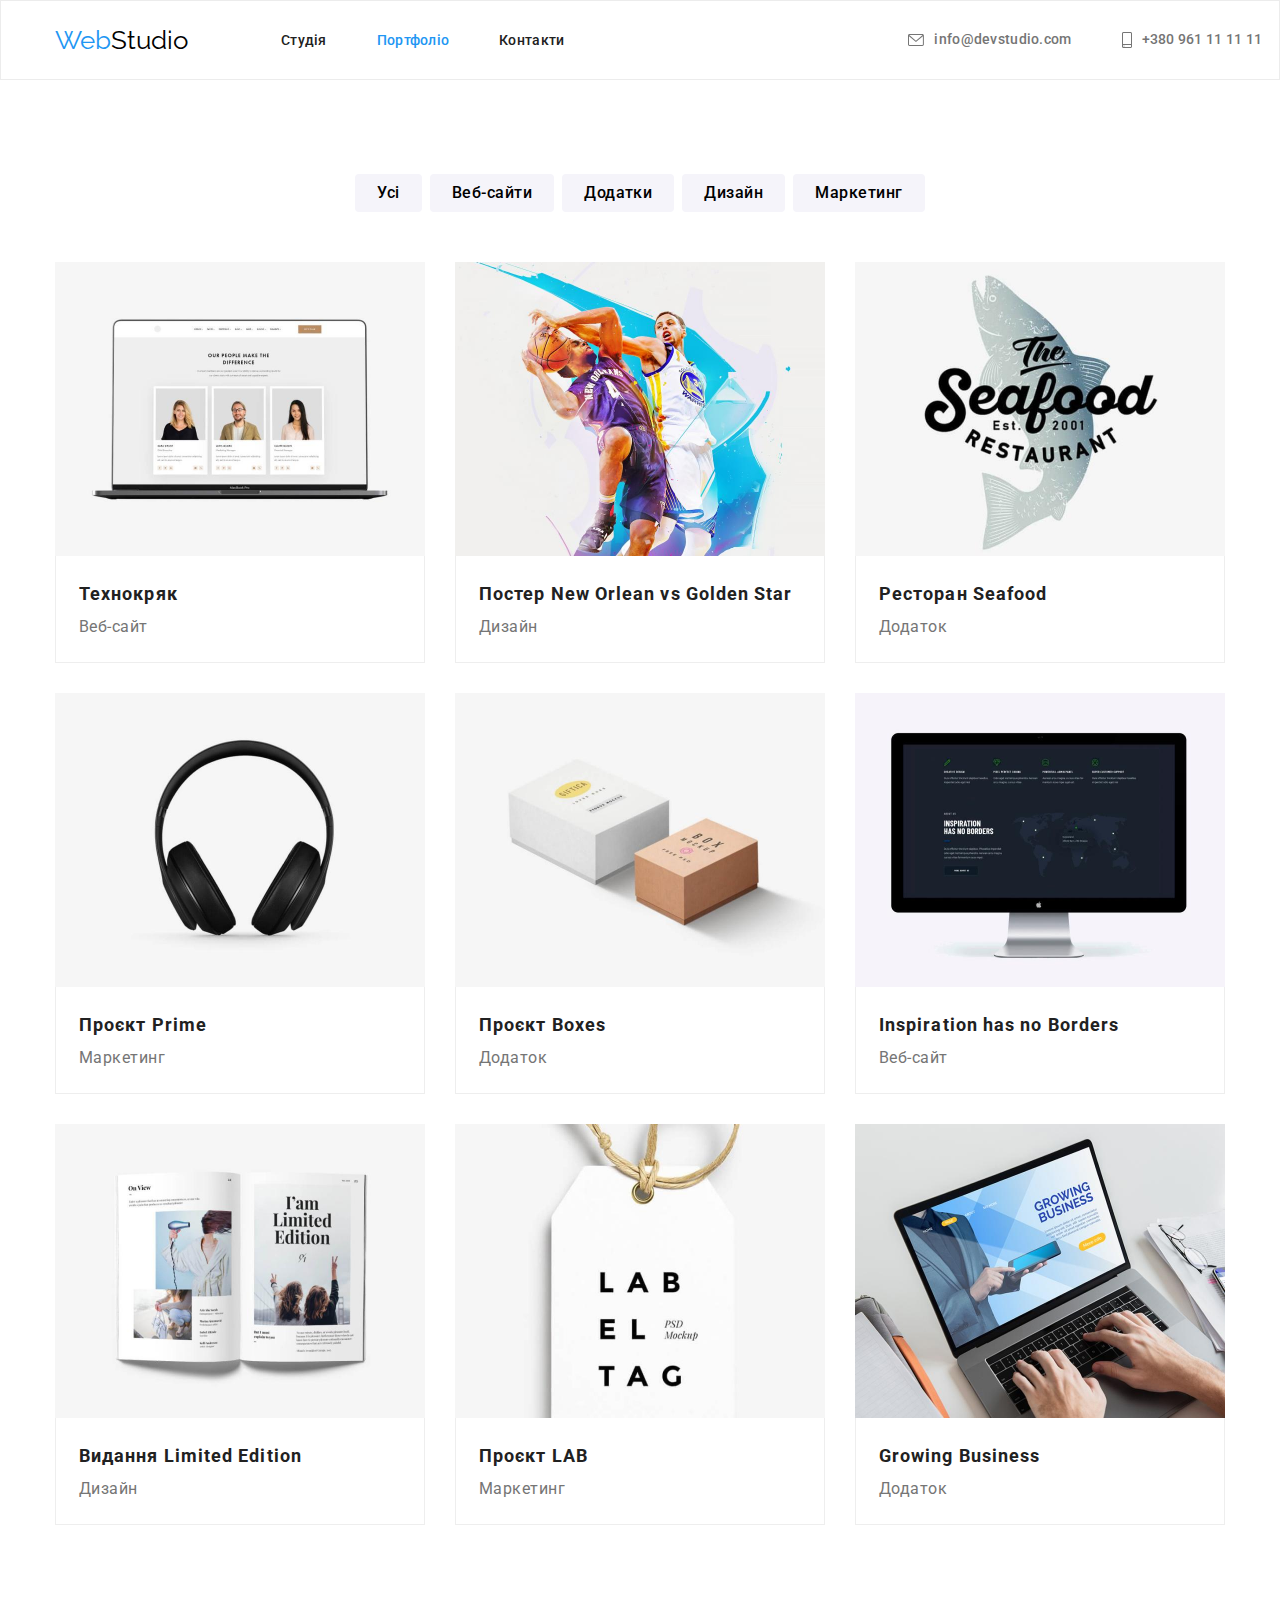
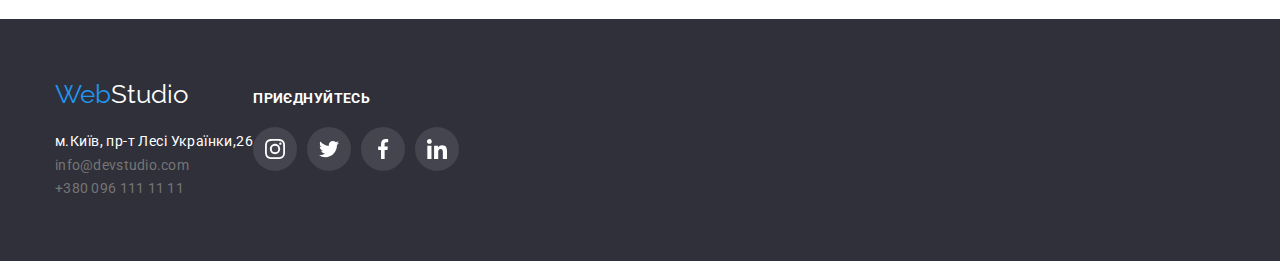
==== portfolio.html @ b1b39bc3 "goit-markup-hw-06" ====
<!DOCTYPE html>
<html lang="en">
<head>
    <meta charset="UTF-8">
    <meta http-equiv="X-UA-Compatible" content="IE=edge">
    <meta name="viewport" content="width=device-width, initial-scale=1.0">
    <title>Document</title>
    <link rel="preconnect" href="https://fonts.googleapis.com">
    <link rel="preconnect" href="https://fonts.gstatic.com" crossorigin>
    <link href="https://fonts.googleapis.com/css2?family=Raleway:wght@700&family=Roboto:wght@400;500;700;900&display=swap" rel="stylesheet">
    <link rel="stylesheet" href="https://cdnjs.cloudflare.com/ajax/libs/modern-normalize/1.1.0/modern-normalize.min.css">
    <link rel="stylesheet" href="css/styles.css">
</head>
<body>
    <header class="header">
        <div class="container container-header">
            <a class="webstudioheader" href=""><span class="span-web"> Web</span>Studio</a>
            <nav class="navigation">
                <ul class="studio-list">
                    <li>
                        <a class="header-transition" href="index.html"> Студія</a>
                    </li>
                    <li>
                        <a class="header-transition current" href=""> Портфоліо</a>
                    </li>
                    <li>
                        <a class="header-transition" href=""> Контакти</a>
                    </li>
                </ul>
            </nav>
            <ul class="mail-list">
                <li>
                    <a class="mailtel list-icon-hover" href="mailto:info@devstudio.com">
                        <svg class="folder">
                            <use href="./images/icons.svg#icon-envelope-hover"></use>
                        </svg>
                        info@devstudio.com</a>
                    
                </li>
                <li>
                    <a class="mailtel list-icon-hover" href="tel:+380961111111">
                        <svg class="phone">
                            <use href="./images/icons.svg#icon-smartphone"></use>
                        </svg>
                        +380&nbsp;961&nbsp;11&nbsp;11&nbsp;11
                    </a>
                </li>
            </ul>
        </div>
    </header>
    <main>
            <section class="conteiner-different-page section">
                <div class="container">
                    <!-- <h1>Усі зображення</h1> -->
                    <ul class="page">
                        <li>
                            <button class="button-portfolio" type="button">Усі</button>
                        </li>
                        <li>
                            <button class="button-portfolio" type="button">Веб-сайти</button>
                        </li>
                        <li>
                            <button class="button-portfolio" type="button">Додатки</button>
                        </li>
                        <li>
                            <button class="button-portfolio" type="button">Дизайн</button>
                        </li>
                        <li>
                            <button class="button-portfolio" type="button">Маркетинг</button>
                        </li>
                    </ul>
                    <ul class="different-page">
                        <li class="lists-different-page">
                            <div class="pop-up-window">
                                <p class="text-pop-up-window">Ресурс пропонує комплексні пропозиції з різним рівнем функціоналу та сервісів.
                                    Все це дозволить відвідувачу отримати вичерпні відомості про компанію чи приватну особу.
                                </p> 
                                    <img  src="images/imagesportfolio/image.jpg" alt="Веб-сайт" width="370" height="294">           
                                </div> 
                            <div class="border-text">
                                <div class="container-text-portfolio">
                                    <h2 class="portfolio-description">Технокряк</h2>
                                    <p class="portfolio-text">Веб-сайт</p>
                                    </div>    
                            </div>
                        </li>
                        <li class="lists-different-page">
                             <div class="pop-up-window">
                                <p class="text-pop-up-window">Ресурс пропонує комплексні пропозиції з різним рівнем функціоналу та сервісів.
                                    Все це дозволить відвідувачу отримати вичерпні відомості про компанію чи приватну особу.
                                </p> 
                                <img src="images/imagesportfolio/image1.jpg" alt="Дизайн" width="370" height="294">         
                            </div>
                            <div class="border-text">
                                <div class="container-text-portfolio">
                                    <h2 class="portfolio-description">Постер New Orlean vs Golden Star</h2>
                                    <p class="portfolio-text">Дизайн</p>
                                </div>
                            </div>
                        </li>
                        <li class="lists-different-page">
                             <div class="pop-up-window">
                                <p class="text-pop-up-window">Ресурс пропонує комплексні пропозиції з різним рівнем функціоналу та сервісів.
                                    Все це дозволить відвідувачу отримати вичерпні відомості про компанію чи приватну особу.
                                </p> 
                                <img src="images/imagesportfolio/image2.jpg" alt="Додаток" width="370" height="294">            
                            </div>
                            <div class="border-text">
                                <div class="container-text-portfolio">
                                    <h2 class="portfolio-description">Ресторан Seafood</h2>
                                    <p class="portfolio-text">Додаток</p>
                                </div>
                            </div>
                        </li>
                        <li class="lists-different-page">
                             <div class="pop-up-window">
                                <p class="text-pop-up-window">Ресурс пропонує комплексні пропозиції з різним рівнем функціоналу та сервісів.
                                    Все це дозволить відвідувачу отримати вичерпні відомості про компанію чи приватну особу.
                                </p> 
                                <img src="images/imagesportfolio/image3.jpg" alt="Маркетинг" width="370" height="294">          
                            </div>
                            <div class="border-text">
                                <div class="container-text-portfolio">
                                    <h2 class="portfolio-description">Проєкт Prime</h2>
                                    <p class="portfolio-text">Маркетинг</p>
                                </div>
                            </div>
                        </li>
                        <li class="lists-different-page">
                             <div class="pop-up-window">
                                <p class="text-pop-up-window">Ресурс пропонує комплексні пропозиції з різним рівнем функціоналу та сервісів.
                                    Все це дозволить відвідувачу отримати вичерпні відомості про компанію чи приватну особу.
                                </p> 
                                <img src="images/imagesportfolio/image4.jpg" alt="Додаток" width="370" height="294">            
                            </div>
                            <div class="border-text">
                                <div class="container-text-portfolio">
                                    <h2 class="portfolio-description">Проєкт Boxes</h2>
                                    <p class="portfolio-text">Додаток</p>
                                </div>
                            </div>
                        </li>
                        <li class="lists-different-page">
                             <div class="pop-up-window">
                                <p class="text-pop-up-window">Ресурс пропонує комплексні пропозиції з різним рівнем функціоналу та сервісів.
                                    Все це дозволить відвідувачу отримати вичерпні відомості про компанію чи приватну особу.
                                </p> 
                                <img src="images/imagesportfolio/image5.jpg" alt="Веб-сайт" width="370" height="294">           
                            </div>
                            <div class="border-text">
                                <div class="container-text-portfolio">
                                    <h2 class="portfolio-description">Inspiration has no Borders</h2>
                                    <p class="portfolio-text">Веб-сайт</p>
                                </div>
                            </div>
                        </li>
                        <li class="lists-different-page">
                             <div class="pop-up-window">
                                <p class="text-pop-up-window">Ресурс пропонує комплексні пропозиції з різним рівнем функціоналу та сервісів.
                                    Все це дозволить відвідувачу отримати вичерпні відомості про компанію чи приватну особу.
                                </p> 
                                <img src="images/imagesportfolio/image6.jpg" alt="Дизайн" width="370" height="294">         
                            </div>
                            <div class="border-text">
                                <div class="container-text-portfolio">
                                    <h2 class="portfolio-description">Видання Limited Edition</h2>
                                    <p class="portfolio-text">Дизайн</p>
                                </div>
                            </div>
                        </li>
                        <li class="lists-different-page">
                             <div class="pop-up-window">
                                <p class="text-pop-up-window">Ресурс пропонує комплексні пропозиції з різним рівнем функціоналу та сервісів.
                                    Все це дозволить відвідувачу отримати вичерпні відомості про компанію чи приватну особу.
                                </p> 
                                <img src="images/imagesportfolio/image7.jpg" alt="Маркетинг" width="370" height="294">          
                            </div>
                            <div class="border-text">
                                <div class="container-text-portfolio">
                                    <h2 class="portfolio-description">Проєкт LAB</h2>
                                    <p class="portfolio-text">Маркетинг</p>
                                </div>
                            </div>
                        </li>
                        <li class="lists-different-page">
                             <div class="pop-up-window">
                                <p class="text-pop-up-window">Ресурс пропонує комплексні пропозиції з різним рівнем функціоналу та сервісів.
                                    Все це дозволить відвідувачу отримати вичерпні відомості про компанію чи приватну особу.
                                </p> 
                                <img src="images/imagesportfolio/image8.jpg" alt="Додаток" width="370" height="294">            
                            </div>
                            <div class="border-text">
                                <div class="container-text-portfolio">
                                    <h2 class="portfolio-description">Growing Business</h2>
                                    <p class="portfolio-text">Додаток</p>
                                </div>
                            </div>
                        </li>
                    </ul>
                </div>
            </section>
    </main>
    <footer class="footer">
        <div class="container">
            <div class="footer-centre-text">
                <div>
                <a class="webstudiofooter" href=""><span class="span-web"> Web</span>Studio</a>
            <address class="footer-address">
                <ul>
                    <li>
                    <a class="adress" href="https://www.google.com/maps/place/%D0%B1%D1%83%D0%BB%D1%8C%D0%B2%D0%B0%D1%80+%D0%9B%D0%B5%D1%81%D1%96+%D0%A3%D0%BA%D1%80%D0%B0%D1%97%D0%BD%D0%BA%D0%B8,+26,+%D0%9A%D0%B8%D1%97%D0%B2,+02000/@50.4265807,30.5361971,17z/data=!3m1!4b1!4m5!3m4!1s0x40d4cf0e033ecbe9:0x57a4dffefec77da0!8m2!3d50.4265807!4d30.5383858" target="_blank" rel="noopener noreferrer">
                            м.Київ, пр-т Лесі Українки,26
                        </a>   
                    </li>
                    <li>
                        <a class="mailtel mailtel-footer" href="mailto:info@devstudio.com">
                            info@devstudio.com
                        </a>
                    </li>
                    <li>
                        <a class="mailtel mailtel-footer" href="tel:+3800961111111">
                            +380 096 111 11 11
                        </a>
                    </li>
                </ul>
            </address>
        </div>
        <div>
        <h2 class="text-footer">ПРИЄДНУЙТЕСЬ</h2>
        <ul class="footer-social-network">
            <li>
                <a class="circle circle-footer">
                    <svg class="social-network social-network-footer">
                        <use href="./images/icons.svg#icon-instagram-2"></use>
                    </svg>
                </a>
            </li>
            <li>
                <a class="circle circle-footer">
                    <svg class="social-network social-network-footer">
                        <use href="./images/icons.svg#icon-twitter-1"></use>
                    </svg>
                </a>
            </li>
            <li>
                <a class="circle circle-footer">
                    <svg class="social-network social-network-footer">
                        <use href="./images/icons.svg#icon-facebook-1"></use>
                    </svg>
                </a>
            </li>
            <li>
                <a class="circle circle-footer">
                    <svg class="social-network social-network-footer">
                        <use href="./images/icons.svg#icon-linkedin-1"></use>
                    </svg>
                </a>
            </li>
        </ul>
        </div> 
    </div>
</div>    
</footer>
</body>
</html>
---- css/styles.css ----
:root{
    --col:#212121;
    --white:#FFFFFF;
    --blue:#188CE8;
    --dlue-active:#15568b;
    --grey:#757575;
    --header-ul:#2196F3;
    --anim: 250ms cubic-bezier(0.4, 0, 0.2, 1);
}
body{
    font-family: 'Roboto', sans-serif;
    color: var(--col);
    font-size: 14px;
}
h1,
h2,
h3,
h4,
h5,
h6,
p{
    margin: 0;
}
ul,ol{
    margin: 0;
    padding: 0;
    list-style: none;
}
img{
    display: block;
}
.span-web{
    color: #2196F3;
}
.section{
    padding-top: 94px;
    padding-bottom: 94px;
}
/* Header */
.header{
    height: 80px;
    border: 1px solid #ECECEC;
}
.webstudioheader{
    font-family: 'Raleway', sans-serif;
    font-size: 26px;
    line-height: 1.19;
    color: black;
    text-decoration: none;
}
.header-transition{
    position: relative;
    text-decoration: none;
    letter-spacing: 0.02em;
    font-weight: 500;
    line-height: 1.14;
    color: var(--col);
    transition: color var(--anim);
}
.header-transition::after{
    content: "";
    position: absolute;
    bottom: 0;
    left: 0;
    display: block;
    top: 45px;
    width: 100%;
    height: 4px;
    background-color: #2196F3;
    border-radius: 2px;
    opacity: 0;
    transition: opacity var(--anim);
}
.header-transition:hover::after,
.header-transition:focus::after{
    opacity: 1;
}
.current{
    color: var(--header-ul);
}
.header-transition:hover,
.header-transition:focus{
    color: var(--header-ul);
}
.mailtel{
    display: flex;
    gap: 10px;
    align-items: center;
    text-decoration: none;
    font-weight: 500;
    letter-spacing: 0.02em;
    line-height: 1.14;
    color: currentColor;
    transition: color var(--anim);
}
.mailtel:hover,
.mailtel:focus{
    color: var(--blue);
}
.list-icon-hover{
    display: flex;
    gap: 10px;
    align-items: center;
    color: var(--grey);
}

.mail-list{
    display: flex;
    gap: 50px;
    margin-left: 344px;
}
.container{
    width: 1200px;
    margin: 0 auto;
    padding-left: 15px;
    padding-right: 15px;
}
.container-header{
    height: 100%;
    display: flex;
    justify-content: space-between;
    align-items: center;
}
.studio-list{
    display: flex;
    gap: 50px;
}
.navigation{
    flex: 1;
    margin-left: 93px;
}
/* SVG */
.phone{
    width: 10px;
    height: 16px;
    fill: currentColor;
}
.folder{
    width: 16px;
    height: 12px;
    fill: currentColor;
    
}
.container-icon-goals{
    display: flex;
    justify-content: center;
    align-items: center;
    width: 270px;
    height: 120px;
    background-color: #F5F4FA;
    border-radius: 4px;
    margin-bottom: 30px;
    
}
.icon-goals{
    width: 70px;
    height: 70px;
}
.social-network{
    width: 20px;
    height: 20px;
    fill: currentColor;
}
.circle{
    display: flex;
    color: #AFB1B8;
    justify-content: center;
    align-items: center;
    width: 44px;
    height: 44px;
    border-radius: 50%;
    transition: background-color var(--anim), color var(--anim);

}
.circle:hover,
.circle:focus{
    background-color: #2196F3;
    color: #FFFFFF;
}
.container-social-network{
    display: flex;
    justify-content: center;
    margin-top: 15px;
    gap: 10px;
}
.circle-footer{
    background-color: rgba(255, 255, 255, 0.1);
}
.social-network-footer{
    fill: #FFFFFF;
}
.footer-social-network{
    margin-top: 20px;
    display: flex;
    gap: 10px;
}
/* BUTTON */

/* Main */
.main-title{
    width: 696px;
    margin: 0 auto;
    font-size: 44px;
    font-weight: 900;
    text-align: center;
    letter-spacing: 0.06em;
    text-transform: uppercase;
    line-height: 1.36;
    color: var(--white);
}
.conteiner-general{
    margin: 0 auto;
    max-width: 1600px;
    padding: 200px 0;
    background-image: linear-gradient(rgba(47, 48, 58, 0.4),rgba(47, 48, 58, 0.4)), url("../images/background.jpg");
    background-size: cover;
    background-repeat: no-repeat;
}
.button-index{
    display: block;
    margin: 0 auto;
    margin-top: 30px;
    padding: 10px 32px;
    font-size: 16px;
    font-weight: 700;
    line-height: 1.87;
    font-family: inherit;
    background-color: #2196F3;
    color: var(--white);
    letter-spacing: 0.06em;
    box-shadow: 0px 4px 4px rgba(0, 0, 0, 0.15);
    border-radius: 4px;
    border: none;
    cursor: pointer;
    transition: background-color var(--anim);
}
.button-index:hover,
.button-index:focus{
    background-color: #188CE8;
}
.goals-flex{
    display: flex;
    justify-content: space-between;

}
.lists-goals{
    max-width: 270px;
}
.goals-description{
    letter-spacing: 0.03em;
    text-transform: uppercase;
    line-height: 1.14;
    font-size: 14px;
}
.goals-text{
    margin-top: 10px;
    line-height: 1.71;
    letter-spacing: 0.03em;
    color: var(--grey);
}
.conteiner-goals{
padding-bottom: 0;
}
/* Container-page */
.conteiner-page{
    font-size: 36px;
    line-height: 1.17;  
}
.pageteams {
    font-size: 36px;
    text-align: center;
    letter-spacing: 0.03em;
    line-height: 1.17;
}
.page-flex{
    display: flex;
    justify-content: space-between;
    margin-top: 50px;
}

.bottom-background-image{
    position: relative;
    color: #ffffff00;
    transition: color var(--anim);
}
.bottom-background-image::after{
        content:"";
        background-color: rgba(47, 48, 58, 0.8);
        width: 100%;
        height: 70px;
        position: absolute;
        display: block;
        bottom:0;
        opacity: 0;
        transition: opacity var(--anim);
}
.bottom-background-image:hover::after, .bottom-background-image:hover{
    opacity: 1;
    color: #FFFFFF;
}
.text-page-studio{
    width: 100%;
    height: 70px;
    position: absolute;
    font-size: 14px;
    line-height: 1.14;
    letter-spacing: 0.03em;
    text-transform: uppercase;
    display: flex;
    justify-content: center;
    align-items: center;
    bottom: 0;
    z-index: 1;
}
/* Conteiner-team */
.conteiner-team{
    background-color: #F5F4FA;
}
.team-name{
    font-size: 16px;
    text-align: center;
    letter-spacing: 0.03em;
    line-height: 1.19;
}
.team-profession{
    margin-top: 10px;
    font-size: 16px;
    text-align: center;
    letter-spacing: 0.03em;
    line-height: 1.19;
    color: var(--grey);      
}
.lists-people{
    max-width: 270px;
    background-color: #FFFFFF;
    box-shadow: 0px 1px 3px rgba(0, 0, 0, 0.12), 0px 1px 1px rgba(0, 0, 0, 0.14), 0px 2px 1px rgba(0, 0, 0, 0.2);
    border-radius: 0px 0px 4px 4px;
}
.team-flex{
    margin-top: 50px;
    display: flex;
    justify-content: space-between;
}
.name-profession{
    padding-top: 30px;
    padding-bottom: 30px;
}
/* Container-client */
.client{
    font-size: 36px;
    line-height: 1.17;
    text-align: center;
    letter-spacing: 0.03em;
    color: var(--col);
}
.container-client{
    display: flex;
    justify-content: space-between;
    margin-top: 50px;
}
.company-client{
    width: 106px;
    height: 60px;
    fill: currentColor;
}
.color-company{
    display: flex;
    justify-content: center;
    align-items: center;
    width: 170px;
    height: 92px;
    color: #AFB1B8;
    border: 1px solid #AFB1B8;
    border-radius: 4px;
    transition: color var(--anim), border-color var(--anim);
}
.color-company:hover,
.color-company:focus{
    color: var(--header-ul);
    border-color: var(--header-ul);
}

/* Footer */
.footer{ 
    padding: 60px 0;
    background-color: #2F303A;
}
.webstudiofooter{
    font-family: 'Raleway', sans-serif;
    font-size: 26px;
    line-height: 1.19;
    color: var(--white);
    text-decoration: none;
}
.footer-address{
    margin-top: 20px;
    font-style: normal;
}

.mailtel-footer{
    font-weight: 400;
    color: var(--grey);
}
.adress{
    text-decoration: none;
    letter-spacing: 0.03em;
    line-height: 1.71;
    color: var(--white);
    transition: color var(--anim);
}
.footer-address .lists:not(:last-child){
    margin-bottom: 9px;
}

.adress:hover,
.adress:focus
{
    color:var(--blue);
}
.footer .mailtel{
    font-size: 14px;
    line-height: 1.71;
}
.text-footer{
    font-weight: 700;
    font-size: 14px;
    line-height: 1.14;
    letter-spacing: 0.03em;
    text-transform: uppercase;
    color: var(--white);
    }
.footer-centre-text{
    display: flex;
    align-items: baseline;
}
.second-footer-container{
    margin-left: 70px;
}
.third-footer-container{
    margin-left: 93px;
}
/* Footer form */
.subscribe{
    display: flex;
    align-items: center;
    gap: 10px;
    float: right;
    padding: 10px 28px;
    border: none;
    background-color: #2196F3;
    box-shadow: 0px 4px 4px rgba(0, 0, 0, 0.15);
    border-radius: 4px;
    font-size: 16px;
    line-height: 1.87;
    letter-spacing: 0.06em;
    color: var(--white);
}
.footer-input{
    width: 358px;
    height: 50px;   
    border: 1px solid rgba(255, 255, 255, 0.3);
    filter: drop-shadow(0px 4px 4px rgba(0, 0, 0, 0.15));
    border-radius: 4px;
    padding: 0px 16px;
    background: none;
    letter-spacing: 0.03em;
    font-weight: 400;
    font-size: 16px;
    line-height: 1.25;  
    color: rgba(255, 255, 255, 0.6);
    margin-right: 12px;
}
.form-footer{
    margin-top: 20px;
}
/* Portfolio */
.button-portfolio{
    cursor: pointer;
    font-weight: 500;
    font-family: inherit;
    padding: 6px 22px 6px 22px;
    background-color: #F5F4FA;
    border: none;
    font-size: 16px;
    line-height: 1.62;
    letter-spacing: 0.03em;
    border-radius: 4px;
    transition: color var(--anim), background-color var(--anim), box-shadow var(--anim);
}
.button-portfolio:hover,
.button-portfolio:focus{
    color: #FFFFFF;
    background-color: #2196F3;
    box-shadow: 0px 3px 1px rgba(0, 0, 0, 0.1), 0px 1px 2px rgba(0, 0, 0, 0.08), 0px 2px 2px rgba(0, 0, 0, 0.12);
}
.portfolio-description{
    font-size: 18px;
    letter-spacing: 0.06em;
    line-height: 2;
}
.portfolio-text{
    font-size: 16px;
    letter-spacing: 0.03em;
    line-height: 1.87;
    color: var(--grey);
}
.page{
    display: flex;
    justify-content: center;
    gap: 8px;
}
.different-page{
    margin-top: 50px;
    display: flex;
    justify-content: space-between;
    flex-wrap: wrap;
}
.lists-different-page{
    max-width: 370px;
    margin-bottom: 30px;
    transition: box-shadow var(--anim);
}
.lists-different-page:nth-last-child(-n + 3){
margin-bottom: 0;
}
.lists-different-page:hover,
.lists-different-page:focus{
    box-shadow: 0px 1px 1px rgba(0, 0, 0, 0.12), 0px 4px 4px rgba(0, 0, 0, 0.06), 1px 4px 6px rgba(0, 0, 0, 0.16);
}

.container-text-portfolio{
    max-width: 322px;
    margin: auto;
    margin-bottom: 20px;
    display: flex;
    flex-direction: column;
}
.border-text{
    padding-top: 20px;
    border: 1px solid #EEEEEE;
    border-top: none;
}
.pop-up-window{
    position: relative;
    max-height: 294px;
    max-width: 100%;
}
.text-pop-up-window{
    position: absolute;
    display: flex;
    align-items: center;
    bottom: 0;
    height: 0;
    font-weight: 400;
    overflow: hidden;
    font-size: 18px;
    line-height: 1.55;
    letter-spacing: 0.03em;
    color: var(--white);
    background-color: rgba(33, 150, 243, 0.9);
    transition: height var(--anim);
}
.pop-up-window:hover .text-pop-up-window{
    height: 100%;
}
/* Modal */
.backdrop{
    position: fixed;
    top: 0;
    left: 0;
    width: 100%;
    height: 100%;
    background-color: rgba(0, 0, 0, 0.2);
    opacity: 1;
    pointer-events: initial;
    visibility: visible;
    transition: opacity var(--anim), visibility var(--anim);
}
.icon-close{
    width: 11px;
    height: 11px;
    fill:  #000000;
}
.modal-button{
    display: flex;
    justify-content: center;
    align-items: center;
    position: absolute;
    top: 8px;
    right: 8px;
    width: 30px;
    height: 30px;
    background: #FFFFFF;
    border: 1px solid rgba(0, 0, 0, 0.1);
    border-radius: 50%;
    cursor: pointer;
}
.modal{
    position: absolute;
    top: 50%;
    left: 50%;
    transform: translate( -50%, -50%);
    width: 528px;
    height: 581px;
    background: #FFFFFF;
    box-shadow: 0px 1px 3px rgba(0, 0, 0, 0.12), 0px 1px 1px rgba(0, 0, 0, 0.14), 0px 2px 1px rgba(0, 0, 0, 0.2);
    border-radius: 4px;
}
.backdrop.is-hidden{
    opacity: 0;
    pointer-events: none;
    visibility: initial;
}
.registration-form{
    width: 500px;
    height: 528px;
    margin: 0 auto;
    padding-top: 40px;
}
.caption-modal{
    font-weight: 700;
    font-size: 20px;
    line-height: 1.15;
    text-align: center;
    display: block;
    letter-spacing: 0.03em;
    color: var(--col);
}
.name-mail-tel-coment-modal{
    position: relative;
    display: block;
    background: none;
    width: 100%;
    height: 40px;
    border: 1px solid rgba(33, 33, 33, 0.2);
    padding-left: 42px;
    border-radius: 4px;
}
.form-label{
margin-top: 10px;
margin-bottom: 4px;
font-weight: 400;
font-size: 12px;
line-height: 1.17;
letter-spacing: 0.01em;
color: var(--grey);
}
.form-field{
    margin-top: 10px;
}
.form-field:first-child{
    margin-top: 12px;
}
.form-icon{
    position: absolute;
    margin-left: 15px;
}
.container-form-icon{
display: flex;
align-items: center;
}
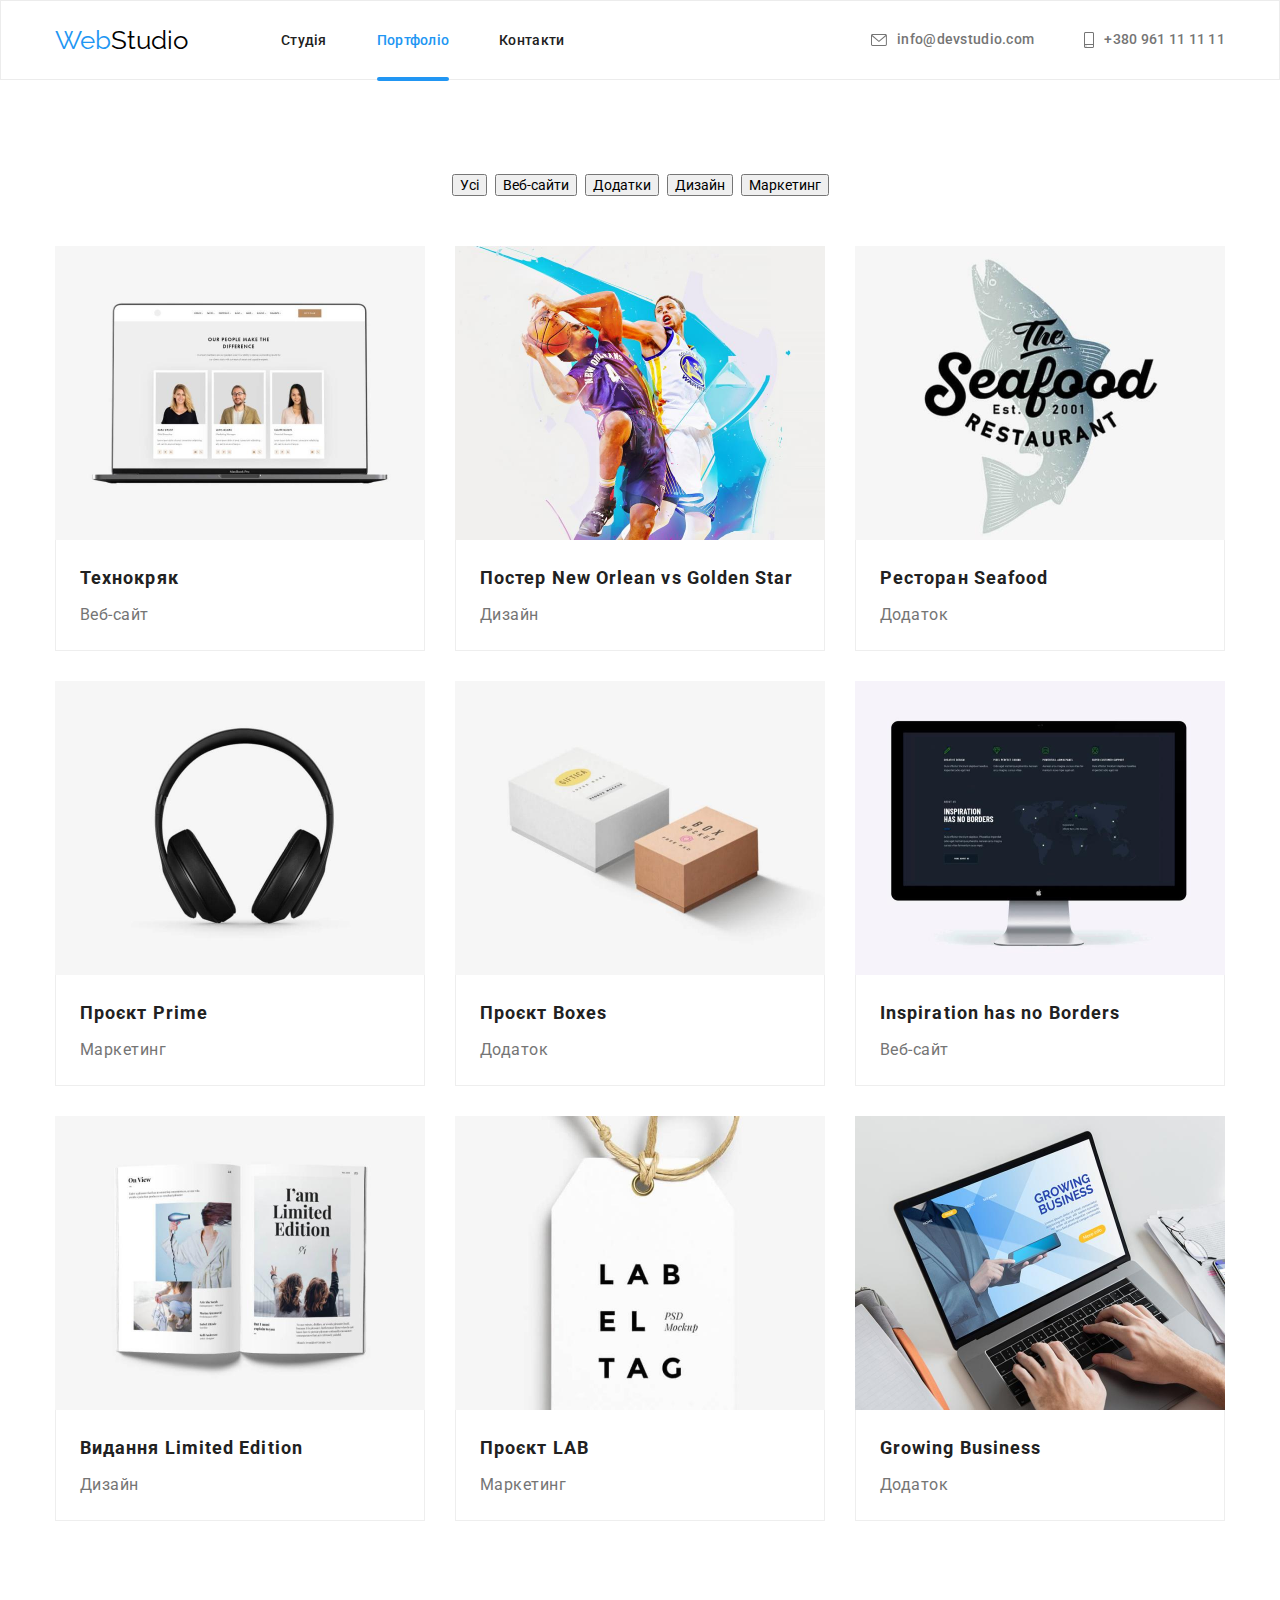
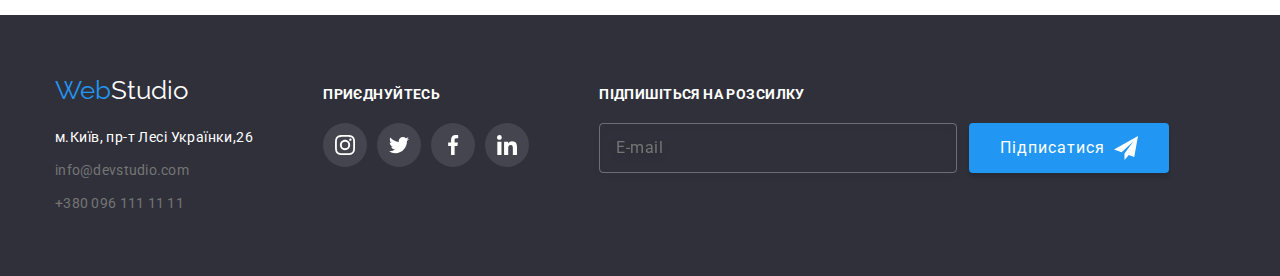
==== commit ae62ed9c: "goit-markup-hw-06" ====
--- a/portfolio.html
+++ b/portfolio.html
@@ -78,10 +78,8 @@
                                     <img  src="images/imagesportfolio/image.jpg" alt="Веб-сайт" width="370" height="294">           
                                 </div> 
                             <div class="border-text">
-                                <div class="container-text-portfolio">
                                     <h2 class="portfolio-description">Технокряк</h2>
-                                    <p class="portfolio-text">Веб-сайт</p>
-                                    </div>    
+                                    <p class="portfolio-text">Веб-сайт</p>  
                             </div>
                         </li>
                         <li class="lists-different-page">
@@ -92,10 +90,8 @@
                                 <img src="images/imagesportfolio/image1.jpg" alt="Дизайн" width="370" height="294">         
                             </div>
                             <div class="border-text">
-                                <div class="container-text-portfolio">
                                     <h2 class="portfolio-description">Постер New Orlean vs Golden Star</h2>
                                     <p class="portfolio-text">Дизайн</p>
-                                </div>
                             </div>
                         </li>
                         <li class="lists-different-page">
@@ -106,10 +102,8 @@
                                 <img src="images/imagesportfolio/image2.jpg" alt="Додаток" width="370" height="294">            
                             </div>
                             <div class="border-text">
-                                <div class="container-text-portfolio">
                                     <h2 class="portfolio-description">Ресторан Seafood</h2>
                                     <p class="portfolio-text">Додаток</p>
-                                </div>
                             </div>
                         </li>
                         <li class="lists-different-page">
@@ -120,10 +114,8 @@
                                 <img src="images/imagesportfolio/image3.jpg" alt="Маркетинг" width="370" height="294">          
                             </div>
                             <div class="border-text">
-                                <div class="container-text-portfolio">
                                     <h2 class="portfolio-description">Проєкт Prime</h2>
                                     <p class="portfolio-text">Маркетинг</p>
-                                </div>
                             </div>
                         </li>
                         <li class="lists-different-page">
@@ -134,10 +126,8 @@
                                 <img src="images/imagesportfolio/image4.jpg" alt="Додаток" width="370" height="294">            
                             </div>
                             <div class="border-text">
-                                <div class="container-text-portfolio">
                                     <h2 class="portfolio-description">Проєкт Boxes</h2>
                                     <p class="portfolio-text">Додаток</p>
-                                </div>
                             </div>
                         </li>
                         <li class="lists-different-page">
@@ -148,10 +138,8 @@
                                 <img src="images/imagesportfolio/image5.jpg" alt="Веб-сайт" width="370" height="294">           
                             </div>
                             <div class="border-text">
-                                <div class="container-text-portfolio">
                                     <h2 class="portfolio-description">Inspiration has no Borders</h2>
                                     <p class="portfolio-text">Веб-сайт</p>
-                                </div>
                             </div>
                         </li>
                         <li class="lists-different-page">
@@ -162,10 +150,8 @@
                                 <img src="images/imagesportfolio/image6.jpg" alt="Дизайн" width="370" height="294">         
                             </div>
                             <div class="border-text">
-                                <div class="container-text-portfolio">
                                     <h2 class="portfolio-description">Видання Limited Edition</h2>
                                     <p class="portfolio-text">Дизайн</p>
-                                </div>
                             </div>
                         </li>
                         <li class="lists-different-page">
@@ -176,10 +162,8 @@
                                 <img src="images/imagesportfolio/image7.jpg" alt="Маркетинг" width="370" height="294">          
                             </div>
                             <div class="border-text">
-                                <div class="container-text-portfolio">
                                     <h2 class="portfolio-description">Проєкт LAB</h2>
                                     <p class="portfolio-text">Маркетинг</p>
-                                </div>
                             </div>
                         </li>
                         <li class="lists-different-page">
@@ -190,10 +174,8 @@
                                 <img src="images/imagesportfolio/image8.jpg" alt="Додаток" width="370" height="294">            
                             </div>
                             <div class="border-text">
-                                <div class="container-text-portfolio">
                                     <h2 class="portfolio-description">Growing Business</h2>
                                     <p class="portfolio-text">Додаток</p>
-                                </div>
                             </div>
                         </li>
                     </ul>
@@ -207,17 +189,17 @@
                 <a class="webstudiofooter" href=""><span class="span-web"> Web</span>Studio</a>
             <address class="footer-address">
                 <ul>
-                    <li>
+                    <li class="footer-adress__lists">
                     <a class="adress" href="https://www.google.com/maps/place/%D0%B1%D1%83%D0%BB%D1%8C%D0%B2%D0%B0%D1%80+%D0%9B%D0%B5%D1%81%D1%96+%D0%A3%D0%BA%D1%80%D0%B0%D1%97%D0%BD%D0%BA%D0%B8,+26,+%D0%9A%D0%B8%D1%97%D0%B2,+02000/@50.4265807,30.5361971,17z/data=!3m1!4b1!4m5!3m4!1s0x40d4cf0e033ecbe9:0x57a4dffefec77da0!8m2!3d50.4265807!4d30.5383858" target="_blank" rel="noopener noreferrer">
                             м.Київ, пр-т Лесі Українки,26
                         </a>   
                     </li>
-                    <li>
+                    <li class="footer-adress__lists">
                         <a class="mailtel mailtel-footer" href="mailto:info@devstudio.com">
                             info@devstudio.com
                         </a>
                     </li>
-                    <li>
+                    <li class="footer-adress__lists">
                         <a class="mailtel mailtel-footer" href="tel:+3800961111111">
                             +380 096 111 11 11
                         </a>
@@ -229,34 +211,48 @@
         <h2 class="text-footer">ПРИЄДНУЙТЕСЬ</h2>
         <ul class="footer-social-network">
             <li>
-                <a class="circle circle-footer">
+                <a class="circle circle-footer" href="">
                     <svg class="social-network social-network-footer">
                         <use href="./images/icons.svg#icon-instagram-2"></use>
                     </svg>
                 </a>
             </li>
             <li>
-                <a class="circle circle-footer">
+                <a class="circle circle-footer" href="">
                     <svg class="social-network social-network-footer">
                         <use href="./images/icons.svg#icon-twitter-1"></use>
                     </svg>
                 </a>
             </li>
             <li>
-                <a class="circle circle-footer">
+                <a class="circle circle-footer" href="">
                     <svg class="social-network social-network-footer">
                         <use href="./images/icons.svg#icon-facebook-1"></use>
                     </svg>
                 </a>
             </li>
             <li>
-                <a class="circle circle-footer">
+                <a class="circle circle-footer" href="">
                     <svg class="social-network social-network-footer">
                         <use href="./images/icons.svg#icon-linkedin-1"></use>
                     </svg>
                 </a>
             </li>
         </ul>
+        </div>
+        <div class="third-footer-container">
+            <h2 class="text-footer">Підпишіться на розсилку</h2>
+            <form class="form-footer">
+                <label >
+                    <input class="footer-input" type="email" placeholder="E-mail" name="E-mail" required>
+                    <button class="subscribe" type="submit"> 
+                        <span>Підписатися </span>
+                        <svg class="icon-icon-send" width="24" height="24">
+                            <use href="./images/icons.svg#icon-icon-send"></use>
+                        </svg>
+                    </button>
+                </label>
+            </form>
         </div> 
     </div>
 </div>    
--- a/css/styles.css
+++ b/css/styles.css
@@ -71,6 +71,9 @@
     opacity: 0;
     transition: opacity var(--anim);
 }
+.header-transition.current::after{
+    opacity: 1;
+}
 .header-transition:hover::after,
 .header-transition:focus::after{
     opacity: 1;
@@ -107,7 +110,7 @@
 .mail-list{
     display: flex;
     gap: 50px;
-    margin-left: 344px;
+    margin-left: auto;
 }
 .container{
     width: 1200px;
@@ -280,37 +283,25 @@
 
 .bottom-background-image{
     position: relative;
-    color: #ffffff00;
-    transition: color var(--anim);
-}
-.bottom-background-image::after{
-        content:"";
-        background-color: rgba(47, 48, 58, 0.8);
-        width: 100%;
-        height: 70px;
-        position: absolute;
-        display: block;
-        bottom:0;
-        opacity: 0;
-        transition: opacity var(--anim);
-}
-.bottom-background-image:hover::after, .bottom-background-image:hover{
-    opacity: 1;
-    color: #FFFFFF;
-}
-.text-page-studio{
+}
+.wrapper{
+    position: absolute;
     width: 100%;
     height: 70px;
-    position: absolute;
+    bottom: 0;
+    display: flex;
+    align-items: center;
+    justify-content: center;
+    background-color: rgba(47, 48, 58, 0.8);
+}
+.text-page-studio{
+    font-weight: 700;
+    color: var(--white);
     font-size: 14px;
     line-height: 1.14;
     letter-spacing: 0.03em;
     text-transform: uppercase;
-    display: flex;
-    justify-content: center;
-    align-items: center;
-    bottom: 0;
-    z-index: 1;
+    text-align: center;
 }
 /* Conteiner-team */
 .conteiner-team{
@@ -408,15 +399,15 @@
     color: var(--white);
     transition: color var(--anim);
 }
-.footer-address .lists:not(:last-child){
-    margin-bottom: 9px;
-}
 
 .adress:hover,
 .adress:focus
 {
     color:var(--blue);
 }
+.footer-adress__lists:not(:last-child){
+    margin-bottom: 9px;
+}
 .footer .mailtel{
     font-size: 14px;
     line-height: 1.71;
@@ -431,48 +422,13 @@
     }
 .footer-centre-text{
     display: flex;
+    gap: 70px;
     align-items: baseline;
 }
-.second-footer-container{
-    margin-left: 70px;
-}
-.third-footer-container{
-    margin-left: 93px;
-}
-/* Footer form */
-.subscribe{
-    display: flex;
-    align-items: center;
-    gap: 10px;
     float: right;
     padding: 10px 28px;
     border: none;
-    background-color: #2196F3;
-    box-shadow: 0px 4px 4px rgba(0, 0, 0, 0.15);
-    border-radius: 4px;
-    font-size: 16px;
-    line-height: 1.87;
-    letter-spacing: 0.06em;
-    color: var(--white);
-}
-.footer-input{
-    width: 358px;
-    height: 50px;   
-    border: 1px solid rgba(255, 255, 255, 0.3);
-    filter: drop-shadow(0px 4px 4px rgba(0, 0, 0, 0.15));
-    border-radius: 4px;
-    padding: 0px 16px;
-    background: none;
-    letter-spacing: 0.03em;
-    font-weight: 400;
-    font-size: 16px;
-    line-height: 1.25;  
-    color: rgba(255, 255, 255, 0.6);
-    margin-right: 12px;
-}
-.form-footer{
-    margin-top: 20px;
-}
+
 /* Portfolio */
 .button-portfolio{
     cursor: pointer;
@@ -497,6 +453,7 @@
     font-size: 18px;
     letter-spacing: 0.06em;
     line-height: 2;
+    margin-bottom: 4px;
 }
 .portfolio-text{
     font-size: 16px;
@@ -528,40 +485,32 @@
     box-shadow: 0px 1px 1px rgba(0, 0, 0, 0.12), 0px 4px 4px rgba(0, 0, 0, 0.06), 1px 4px 6px rgba(0, 0, 0, 0.16);
 }
 
-.container-text-portfolio{
-    max-width: 322px;
-    margin: auto;
-    margin-bottom: 20px;
-    display: flex;
-    flex-direction: column;
-}
 .border-text{
-    padding-top: 20px;
+    padding: 20px 24px;
     border: 1px solid #EEEEEE;
     border-top: none;
 }
 .pop-up-window{
     position: relative;
-    max-height: 294px;
-    max-width: 100%;
+    overflow: hidden;
 }
 .text-pop-up-window{
     position: absolute;
-    display: flex;
-    align-items: center;
     bottom: 0;
-    height: 0;
-    font-weight: 400;
-    overflow: hidden;
+    left: 0;
+    height: 100%;
+    width: 100%;
     font-size: 18px;
     line-height: 1.55;
     letter-spacing: 0.03em;
     color: var(--white);
+    padding: 63px 24px;
     background-color: rgba(33, 150, 243, 0.9);
-    transition: height var(--anim);
-}
-.pop-up-window:hover .text-pop-up-window{
-    height: 100%;
+    transition: transform var(--anim);
+    transform: translateY(100%);
+}
+.lists-different-page:hover .text-pop-up-window{
+    transform: translateY(0);
 }
 /* Modal */
 .backdrop{
@@ -576,6 +525,105 @@
     visibility: visible;
     transition: opacity var(--anim), visibility var(--anim);
 }
+.backdrop.is-hidden{
+    opacity: 0;
+    pointer-events: none;
+    visibility: initial;
+}
+.footer-input{
+    width: 358px;
+    height: 50px;   
+    border: 1px solid rgba(255, 255, 255, 0.3);
+    filter: drop-shadow(0px 4px 4px rgba(0, 0, 0, 0.15));
+    border-radius: 4px;
+    padding: 0px 16px;
+    background: none;
+    letter-spacing: 0.03em;
+    font-weight: 400;
+    font-size: 16px;
+    line-height: 1.25;  
+    color: rgba(255, 255, 255, 0.6);
+    margin-right: 12px;
+}
+.form-footer{
+    margin-top: 20px;
+}
+.subscribe{
+        display: flex;
+        justify-content: center;
+        align-items: center;
+        gap: 10px;
+        float: right;
+        padding: 10px 28px;
+        width: 200px;
+        height: 50px;
+        border: none;
+        background-color: #2196F3;
+        box-shadow: 0px 4px 4px rgba(0, 0, 0, 0.15);
+        border-radius: 4px;
+        cursor: pointer;
+        font-size: 16px;
+        line-height: 1.87;
+        letter-spacing: 0.06em;
+        color: var(--white);
+    }
+.registration-form{
+    width: 500px;
+    height: 528px;
+    margin: 0 auto;
+    padding-top: 40px;
+}
+.caption-modal{
+    font-weight: 700;
+    font-size: 20px;
+    line-height: 1.15;
+    text-align: center;
+    display: block;
+    letter-spacing: 0.03em;
+    color: var(--col);
+}
+.form-icon{
+    position: absolute;
+    margin-left: 15px;
+    fill: currentColor;
+    transition: fill var(--anim);
+}
+.form__input{
+    background: none;
+    width: 100%;
+    height: 40px;
+    border: 1px solid rgba(33, 33, 33, 0.2);
+    padding-left: 42px;
+    border-radius: 4px;
+    outline: none;
+    transition: border-color var(--anim);
+}
+.form__input:focus{
+    border-color: #2196F3;
+}
+.form__input:focus + .form-icon{
+    fill: #2196F3;
+
+}
+.form-label{
+    margin-top: 10px;
+    margin-bottom: 4px;
+    font-weight: 400;
+    font-size: 12px;
+    line-height: 1.17;
+    letter-spacing: 0.01em;
+    color: var(--grey);
+}
+.form-field{
+    margin-top: 10px;
+}
+.form-field:first-child{
+    margin-top: 12px;
+}
+.container-form-icon{
+display: flex;
+align-items: center;
+}
 .icon-close{
     width: 11px;
     height: 11px;
@@ -611,51 +659,79 @@
     pointer-events: none;
     visibility: initial;
 }
-.registration-form{
-    width: 500px;
-    height: 528px;
+.form-message{
+    width: 100%;
+    height: 120px;
+    padding: 16px 12px;
+    border: 1px solid rgba(33, 33, 33, 0.2);
+    border-radius: 4px;
+    resize: none;
+    outline: none;
+    transition: border-color var(--anim);
+}
+.form-message::placeholder{
+    font-size: 12px;
+    line-height: 1.17;
+    letter-spacing: 0.01em;
+    color: rgba(117, 117, 117, 0.5);
+}
+.form-message:focus{
+    border-color: #2196F3;
+}
+.form__checkbox{
+    position: absolute;
+    opacity: 0;
+    transform: scale(0);
+}
+.form-checkbox-icon{
+    left: 0;
+}
+.checked__form-icon{
+    opacity: 0;
+    transition: opacity var(--anim);
+}
+.form__checkbox:checked + .form-checkbox-icon .checked__form-icon{
+    opacity: 1;
+}
+.unchecked__form-icon{
+    opacity: 1;
+    transition: opacity var(--anim);
+}
+.form__checkbox:checked + .form-checkbox-icon .unchecked__form-icon{
+    opacity: 0;
+}
+.text-form__checkbox{
+    margin-left: 9px;
+    font-size: 14px;
+    line-height: 24px;
+    letter-spacing: 0.03em;
+    color: var(--grey);
+}
+.link-form__checkbox{
+    text-decoration: underline;
+    color: #2196F3;
+
+}
+.container-form-checkbox{
+    margin-top: 20px;
+    display: flex;
+    justify-content: center;
+    align-items: center;
+}
+.button__registration-form{
+    display: block;
     margin: 0 auto;
-    padding-top: 40px;
-}
-.caption-modal{
+    margin-top: 30px;
+    width: 200px;
+    height: 50px;
+    background: #2196F3;
+    box-shadow: 0px 4px 4px rgba(0, 0, 0, 0.15);
+    border-radius: 4px;
+    border: none;
     font-weight: 700;
-    font-size: 20px;
-    line-height: 1.15;
+    font-size: 16px;
+    line-height: 1.87;
     text-align: center;
-    display: block;
-    letter-spacing: 0.03em;
-    color: var(--col);
-}
-.name-mail-tel-coment-modal{
-    position: relative;
-    display: block;
-    background: none;
-    width: 100%;
-    height: 40px;
-    border: 1px solid rgba(33, 33, 33, 0.2);
-    padding-left: 42px;
-    border-radius: 4px;
-}
-.form-label{
-margin-top: 10px;
-margin-bottom: 4px;
-font-weight: 400;
-font-size: 12px;
-line-height: 1.17;
-letter-spacing: 0.01em;
-color: var(--grey);
-}
-.form-field{
-    margin-top: 10px;
-}
-.form-field:first-child{
-    margin-top: 12px;
-}
-.form-icon{
-    position: absolute;
-    margin-left: 15px;
-}
-.container-form-icon{
-display: flex;
-align-items: center;
-}
+    letter-spacing: 0.06em;
+    color: var(--white);
+}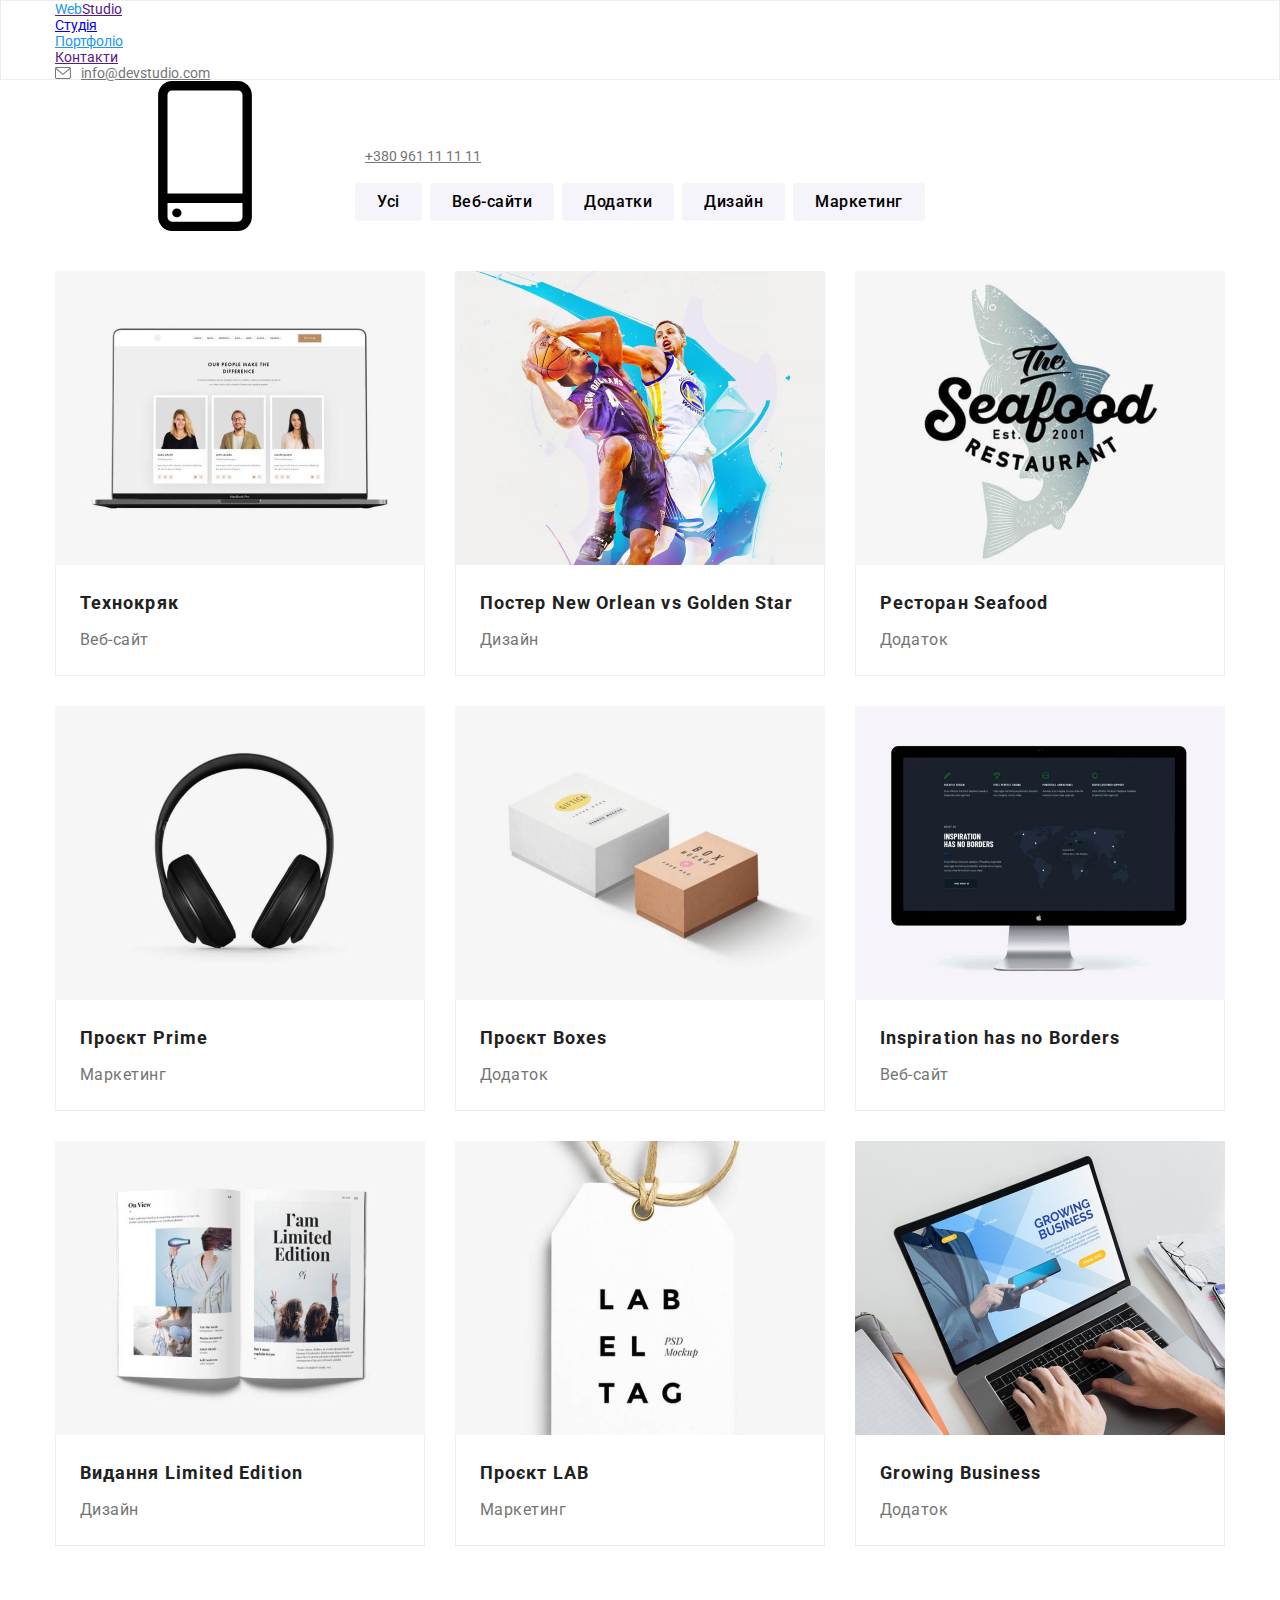
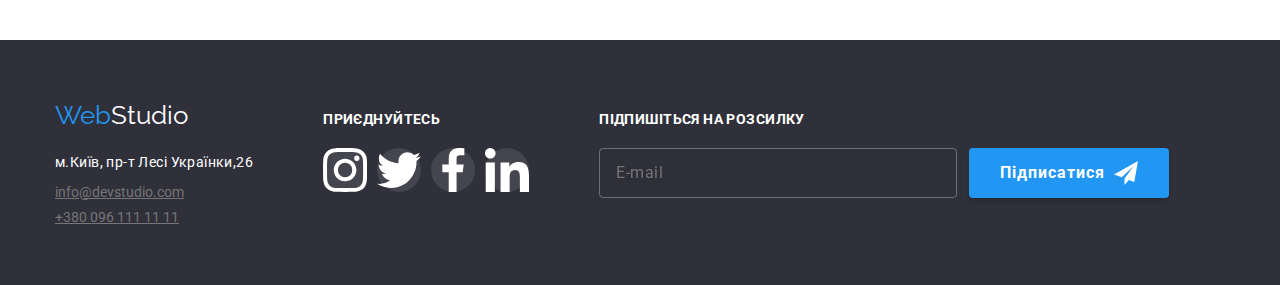
==== commit 7ed72ad0: "goit-markup-hw-06" ====
--- a/portfolio.html
+++ b/portfolio.html
@@ -30,15 +30,15 @@
             </nav>
             <ul class="mail-list">
                 <li>
-                    <a class="mailtel list-icon-hover" href="mailto:info@devstudio.com">
-                        <svg class="folder">
+                    <a class="mailtel header__mailtel-hover" href="mailto:info@devstudio.com">
+                        <svg class="header__folder">
                             <use href="./images/icons.svg#icon-envelope-hover"></use>
                         </svg>
                         info@devstudio.com</a>
                     
                 </li>
                 <li>
-                    <a class="mailtel list-icon-hover" href="tel:+380961111111">
+                    <a class="mailtel header__mailtel-hover" href="tel:+380961111111">
                         <svg class="phone">
                             <use href="./images/icons.svg#icon-smartphone"></use>
                         </svg>
@@ -211,28 +211,28 @@
         <h2 class="text-footer">ПРИЄДНУЙТЕСЬ</h2>
         <ul class="footer-social-network">
             <li>
-                <a class="circle circle-footer" href="">
+                <a class="team__circle team__circle-footer" href="">
                     <svg class="social-network social-network-footer">
                         <use href="./images/icons.svg#icon-instagram-2"></use>
                     </svg>
                 </a>
             </li>
             <li>
-                <a class="circle circle-footer" href="">
+                <a class="team__circle team__circle-footer" href="">
                     <svg class="social-network social-network-footer">
                         <use href="./images/icons.svg#icon-twitter-1"></use>
                     </svg>
                 </a>
             </li>
             <li>
-                <a class="circle circle-footer" href="">
+                <a class="team__circle team__circle-footer" href="">
                     <svg class="social-network social-network-footer">
                         <use href="./images/icons.svg#icon-facebook-1"></use>
                     </svg>
                 </a>
             </li>
             <li>
-                <a class="circle circle-footer" href="">
+                <a class="team__circle team__circle-footer" href="">
                     <svg class="social-network social-network-footer">
                         <use href="./images/icons.svg#icon-linkedin-1"></use>
                     </svg>
--- a/css/styles.css
+++ b/css/styles.css
@@ -41,14 +41,14 @@
     height: 80px;
     border: 1px solid #ECECEC;
 }
-.webstudioheader{
+.header__webstudioheader{
     font-family: 'Raleway', sans-serif;
     font-size: 26px;
     line-height: 1.19;
     color: black;
     text-decoration: none;
 }
-.header-transition{
+.header__transition{
     position: relative;
     text-decoration: none;
     letter-spacing: 0.02em;
@@ -57,7 +57,7 @@
     color: var(--col);
     transition: color var(--anim);
 }
-.header-transition::after{
+.header__transition::after{
     content: "";
     position: absolute;
     bottom: 0;
@@ -71,21 +71,21 @@
     opacity: 0;
     transition: opacity var(--anim);
 }
-.header-transition.current::after{
+.header__transition.current::after{
     opacity: 1;
 }
-.header-transition:hover::after,
-.header-transition:focus::after{
+.header__transition:hover::after,
+.header__transition:focus::after{
     opacity: 1;
 }
 .current{
     color: var(--header-ul);
 }
-.header-transition:hover,
-.header-transition:focus{
+.header__transition:hover,
+.header__transition:focus{
     color: var(--header-ul);
 }
-.mailtel{
+.header__mailtel{
     display: flex;
     gap: 10px;
     align-items: center;
@@ -96,18 +96,18 @@
     color: currentColor;
     transition: color var(--anim);
 }
-.mailtel:hover,
-.mailtel:focus{
+.header__mailtel:hover,
+.header__mailtel:focus{
     color: var(--blue);
 }
-.list-icon-hover{
+.header__mailtel-hover{
     display: flex;
     gap: 10px;
     align-items: center;
     color: var(--grey);
 }
 
-.mail-list{
+.header__mail-list{
     display: flex;
     gap: 50px;
     margin-left: auto;
@@ -118,33 +118,33 @@
     padding-left: 15px;
     padding-right: 15px;
 }
-.container-header{
+.header__container{
     height: 100%;
     display: flex;
     justify-content: space-between;
     align-items: center;
 }
-.studio-list{
+.header__studio-list{
     display: flex;
     gap: 50px;
 }
-.navigation{
+.header__navigation{
     flex: 1;
     margin-left: 93px;
 }
 /* SVG */
-.phone{
+.header__phone{
     width: 10px;
     height: 16px;
     fill: currentColor;
 }
-.folder{
+.header__folder{
     width: 16px;
     height: 12px;
     fill: currentColor;
     
 }
-.container-icon-goals{
+.goals__container-icon{
     display: flex;
     justify-content: center;
     align-items: center;
@@ -155,16 +155,16 @@
     margin-bottom: 30px;
     
 }
-.icon-goals{
+.goals__icon{
     width: 70px;
     height: 70px;
 }
-.social-network{
+.team__svg{
     width: 20px;
     height: 20px;
     fill: currentColor;
 }
-.circle{
+.team__circle{
     display: flex;
     color: #AFB1B8;
     justify-content: center;
@@ -175,18 +175,18 @@
     transition: background-color var(--anim), color var(--anim);
 
 }
-.circle:hover,
-.circle:focus{
+.team__circle:hover,
+.team__circle:focus{
     background-color: #2196F3;
     color: #FFFFFF;
 }
-.container-social-network{
+.team__social-network{
     display: flex;
     justify-content: center;
     margin-top: 15px;
     gap: 10px;
 }
-.circle-footer{
+.team__circle-footer{
     background-color: rgba(255, 255, 255, 0.1);
 }
 .social-network-footer{
@@ -200,7 +200,7 @@
 /* BUTTON */
 
 /* Main */
-.main-title{
+.general__title{
     width: 696px;
     margin: 0 auto;
     font-size: 44px;
@@ -211,7 +211,7 @@
     line-height: 1.36;
     color: var(--white);
 }
-.conteiner-general{
+.general{
     margin: 0 auto;
     max-width: 1600px;
     padding: 200px 0;
@@ -219,7 +219,7 @@
     background-size: cover;
     background-repeat: no-repeat;
 }
-.button-index{
+.general__button{
     display: block;
     margin: 0 auto;
     margin-top: 30px;
@@ -237,54 +237,54 @@
     cursor: pointer;
     transition: background-color var(--anim);
 }
-.button-index:hover,
-.button-index:focus{
+.general__button:hover,
+.general__button:focus{
     background-color: #188CE8;
 }
-.goals-flex{
+.goals__flex{
     display: flex;
     justify-content: space-between;
 
 }
-.lists-goals{
+.goals__lists{
     max-width: 270px;
 }
-.goals-description{
+.goals__description{
     letter-spacing: 0.03em;
     text-transform: uppercase;
     line-height: 1.14;
     font-size: 14px;
 }
-.goals-text{
+.goals__text{
     margin-top: 10px;
     line-height: 1.71;
     letter-spacing: 0.03em;
     color: var(--grey);
 }
-.conteiner-goals{
+.goals{
 padding-bottom: 0;
 }
 /* Container-page */
-.conteiner-page{
+.page{
     font-size: 36px;
     line-height: 1.17;  
 }
-.pageteams {
+.team__image {
     font-size: 36px;
     text-align: center;
     letter-spacing: 0.03em;
     line-height: 1.17;
 }
-.page-flex{
+.page__flex{
     display: flex;
     justify-content: space-between;
     margin-top: 50px;
 }
 
-.bottom-background-image{
+.page__image{
     position: relative;
 }
-.wrapper{
+.page__wrapper{
     position: absolute;
     width: 100%;
     height: 70px;
@@ -294,7 +294,7 @@
     justify-content: center;
     background-color: rgba(47, 48, 58, 0.8);
 }
-.text-page-studio{
+.page__bottom-text-image{
     font-weight: 700;
     color: var(--white);
     font-size: 14px;
@@ -303,17 +303,17 @@
     text-transform: uppercase;
     text-align: center;
 }
-/* Conteiner-team */
-.conteiner-team{
+/* team */
+.team{
     background-color: #F5F4FA;
 }
-.team-name{
+.team__name{
     font-size: 16px;
     text-align: center;
     letter-spacing: 0.03em;
     line-height: 1.19;
 }
-.team-profession{
+.team__profession{
     margin-top: 10px;
     font-size: 16px;
     text-align: center;
@@ -321,40 +321,40 @@
     line-height: 1.19;
     color: var(--grey);      
 }
-.lists-people{
+.team__lists-people{
     max-width: 270px;
     background-color: #FFFFFF;
     box-shadow: 0px 1px 3px rgba(0, 0, 0, 0.12), 0px 1px 1px rgba(0, 0, 0, 0.14), 0px 2px 1px rgba(0, 0, 0, 0.2);
     border-radius: 0px 0px 4px 4px;
 }
-.team-flex{
+.team__flex{
     margin-top: 50px;
     display: flex;
     justify-content: space-between;
 }
-.name-profession{
+.team__name-profession{
     padding-top: 30px;
     padding-bottom: 30px;
 }
-/* Container-client */
-.client{
+/* client__container */
+.client__text{
     font-size: 36px;
     line-height: 1.17;
     text-align: center;
     letter-spacing: 0.03em;
     color: var(--col);
 }
-.container-client{
+.client__container{
     display: flex;
     justify-content: space-between;
     margin-top: 50px;
 }
-.company-client{
+.client__company{
     width: 106px;
     height: 60px;
     fill: currentColor;
 }
-.color-company{
+.client__color-company{
     display: flex;
     justify-content: center;
     align-items: center;
@@ -365,8 +365,8 @@
     border-radius: 4px;
     transition: color var(--anim), border-color var(--anim);
 }
-.color-company:hover,
-.color-company:focus{
+.client__color-company:hover,
+.client__color-company:focus{
     color: var(--header-ul);
     border-color: var(--header-ul);
 }
@@ -408,7 +408,7 @@
 .footer-adress__lists:not(:last-child){
     margin-bottom: 9px;
 }
-.footer .mailtel{
+.footer .header__mailtel{
     font-size: 14px;
     line-height: 1.71;
 }
@@ -425,9 +425,6 @@
     gap: 70px;
     align-items: baseline;
 }
-    float: right;
-    padding: 10px 28px;
-    border: none;
 
 /* Portfolio */
 .button-portfolio{
@@ -562,17 +559,12 @@
         box-shadow: 0px 4px 4px rgba(0, 0, 0, 0.15);
         border-radius: 4px;
         cursor: pointer;
+        font-weight: 700;
         font-size: 16px;
         line-height: 1.87;
         letter-spacing: 0.06em;
         color: var(--white);
     }
-.registration-form{
-    width: 500px;
-    height: 528px;
-    margin: 0 auto;
-    padding-top: 40px;
-}
 .caption-modal{
     font-weight: 700;
     font-size: 20px;
@@ -584,7 +576,9 @@
 }
 .form-icon{
     position: absolute;
-    margin-left: 15px;
+    left: 15px;
+    top: 50%;
+    transform: translateY(-50%);
     fill: currentColor;
     transition: fill var(--anim);
 }
@@ -606,6 +600,7 @@
 
 }
 .form-label{
+    display: block;
     margin-top: 10px;
     margin-bottom: 4px;
     font-weight: 400;
@@ -617,17 +612,17 @@
 .form-field{
     margin-top: 10px;
 }
-.form-field:first-child{
+.form-field:first-of-type{
     margin-top: 12px;
 }
 .container-form-icon{
-display: flex;
-align-items: center;
+position: relative;
 }
 .icon-close{
     width: 11px;
     height: 11px;
-    fill:  #000000;
+    fill:  currentColor;
+    transition: color var(--anim);
 }
 .modal-button{
     display: flex;
@@ -638,10 +633,14 @@
     right: 8px;
     width: 30px;
     height: 30px;
+    color: #000000;
     background: #FFFFFF;
     border: 1px solid rgba(0, 0, 0, 0.1);
     border-radius: 50%;
     cursor: pointer;
+}
+.modal-button:hover{
+    color: var(--blue);
 }
 .modal{
     position: absolute;
@@ -649,7 +648,7 @@
     left: 50%;
     transform: translate( -50%, -50%);
     width: 528px;
-    height: 581px;
+    padding: 40px;
     background: #FFFFFF;
     box-shadow: 0px 1px 3px rgba(0, 0, 0, 0.12), 0px 1px 1px rgba(0, 0, 0, 0.14), 0px 2px 1px rgba(0, 0, 0, 0.2);
     border-radius: 4px;
